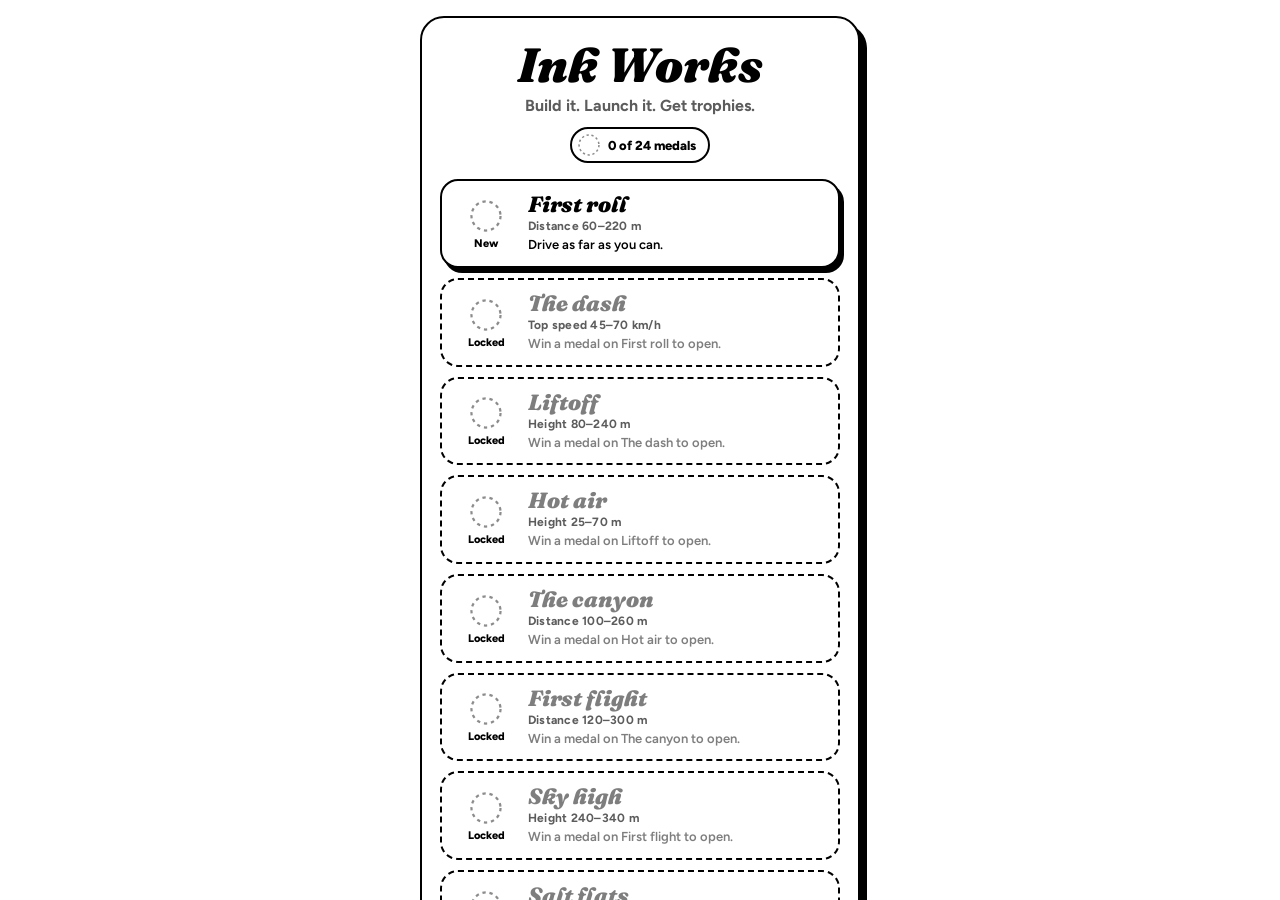
==== play/index.html @ 5080802e "Add files via upload" ====
<!doctype html>
<html lang="en">
<head>
<meta charset="utf-8">
<meta name="viewport" content="width=device-width, initial-scale=1, viewport-fit=cover, user-scalable=no">
<title>Ink Works</title>
<meta name="description" content="Build it. Launch it. Get trophies.">
<meta name="theme-color" content="#ffffff">
<link rel="manifest" href="/manifest.webmanifest">
<link rel="icon" type="image/svg+xml" href="/icons/icon.svg">
<meta name="apple-mobile-web-app-capable" content="yes">
<meta name="mobile-web-app-capable" content="yes">
<meta name="apple-mobile-web-app-title" content="Ink Works">
<meta name="apple-mobile-web-app-status-bar-style" content="default">
<link rel="preconnect" href="https://fonts.googleapis.com">
<link rel="preconnect" href="https://fonts.gstatic.com" crossorigin>
<link href="https://fonts.googleapis.com/css2?family=Fraunces:ital,opsz,wght@0,9..144,500;0,9..144,800;1,9..144,900&family=Figtree:wght@500;600;700;800&display=swap" rel="stylesheet">
<link rel="stylesheet" href="styles.css">
</head>
<body>
<canvas id="c" aria-label="Workbench"></canvas>
<header id="top" hidden>
  <div><div class="hn" id="hn">First roll</div><div class="sub" id="hsub"></div></div>
  <div class="pts"><div class="pv" id="costbox"><span id="cost">0</span></div><div class="pv" id="live" hidden><span id="livev">0</span><small id="liveu">m</small></div><div class="sub" id="budget"></div></div>
  <div id="marks"></div>
</header>
<button id="home" type="button" aria-label="All machines" hidden><svg viewBox="0 0 24 24" aria-hidden="true"><rect x="3" y="3" width="7.5" height="7.5" rx="1.5" fill="none" stroke="currentColor" stroke-width="2.6"/><rect x="13.5" y="3" width="7.5" height="7.5" rx="1.5" fill="none" stroke="currentColor" stroke-width="2.6"/><rect x="3" y="13.5" width="7.5" height="7.5" rx="1.5" fill="none" stroke="currentColor" stroke-width="2.6"/><rect x="13.5" y="13.5" width="7.5" height="7.5" rx="1.5" fill="currentColor" stroke="currentColor" stroke-width="2.6"/></svg></button>
<div id="dock" hidden>
  <div id="warn" role="status"></div>
  <div id="info"></div>
  <div id="tray" role="toolbar" aria-label="Parts"></div>
  <div class="acts"><button class="btn ghost" id="clear" type="button">Clear</button><button class="btn" id="launch" type="button">Launch</button></div>
</div>
<div id="hint" hidden><span id="hintT"></span></div>
<button id="skip" type="button" hidden>Skip to the result</button>
<div id="callout"></div>
<div id="card" hidden><div class="panel" id="panel"></div></div>
<script src="js/config.js"></script>
<script src="js/engine.js"></script>
<script src="js/render.js"></script>
<script src="js/state.js"></script>
<script src="js/audio.js"></script>
<script src="js/art.js"></script>
<script src="js/screens.js"></script>
<script src="js/build.js"></script>
<script src="js/run.js"></script>
<script src="js/draw.js"></script>
<script src="js/main.js"></script>
<script>if('serviceWorker' in navigator&&location.protocol==='https:') navigator.serviceWorker.register('/sw.js').catch(()=>{});</script>
</body>
</html>
---- play/styles.css ----
/* Ink Works styles. Paper and ink only, shared with Ink Nine and Ink Rally. */
:root{
  --paper:#ffffff; --ink:#000000; --soft:#5c5c5c;
  --display:"Fraunces", Georgia, "Times New Roman", serif;
  --ui:"Figtree", system-ui, -apple-system, "Segoe UI", sans-serif;
  color-scheme: light; box-sizing:border-box;
}
@media (prefers-color-scheme: dark){ :root:not([data-theme="light"]){ --paper:#ffffff; --ink:#000000; --soft:#5c5c5c; } }
:root[data-theme="dark"]{ --paper:#ffffff; --ink:#000000; --soft:#5c5c5c; }
html{scroll-padding-top:env(safe-area-inset-top,0px)}
*,*::before,*::after{box-sizing:inherit}
html,body{height:100%;margin:0;background:var(--paper);color:var(--ink);overflow:hidden;overscroll-behavior:none;
  -webkit-user-select:none;user-select:none;-webkit-touch-callout:none;-webkit-tap-highlight-color:transparent;font-family:var(--ui)}
canvas#c{position:fixed;inset:0;width:100%;height:100%;display:block;touch-action:none}
[hidden]{display:none !important}

/* ---------- HUD ---------- */
#top{position:fixed;top:0;left:0;right:0;z-index:5;pointer-events:none;
  padding:calc(env(safe-area-inset-top,0px) + 10px) 16px 10px;background:linear-gradient(to bottom,#fff 80%,rgba(255,255,255,0));
  display:grid;grid-template-columns:1fr auto;align-items:start;gap:4px 8px}
.hn{font-family:var(--display);font-weight:800;font-size:28px;line-height:1;letter-spacing:-.01em;white-space:nowrap}
.hn,.sub,.pv{text-shadow:0 0 3px #fff,0 0 3px #fff,0 0 6px #fff}
.sub{font-size:13px;font-weight:700;color:var(--soft);margin-top:4px;line-height:1.25}
.pts{text-align:right;min-width:78px;margin-right:48px}
.pv{font-family:var(--display);font-weight:800;font-size:30px;line-height:1;font-variant-numeric:tabular-nums}
.pv small{font-family:var(--ui);font-size:13px;font-weight:800;margin-left:3px}
#costbox.nope{animation:nope .3s}
#marks{grid-column:1/-1;display:flex;flex-wrap:wrap;gap:6px;margin-top:6px}
#marks span{display:inline-flex;align-items:center;gap:4px;border:2px solid var(--ink);border-radius:999px;padding:2px 9px 2px 3px;font-size:12.5px;font-weight:800;background:var(--paper);font-variant-numeric:tabular-nums}
#marks span.best{padding-left:9px;border-style:dashed}
#home{position:fixed;right:12px;top:calc(env(safe-area-inset-top,0px) + 10px);z-index:6;width:40px;height:40px;border-radius:50%;
  border:2.5px solid var(--ink);background:var(--paper);color:var(--ink);box-shadow:3px 4px 0 var(--ink);display:grid;place-items:center;cursor:pointer;padding:0;
  transition:transform .28s cubic-bezier(.34,1.56,.64,1)}
#home svg{width:20px;height:20px}
#home:active{transform:scale(1.12,.86)}
#home:focus-visible{outline:3px solid var(--ink);outline-offset:4px}

/* the workbench dock: parts tray and launch */
#dock{position:fixed;left:0;right:0;bottom:0;z-index:5;background:linear-gradient(to top,#fff 88%,rgba(255,255,255,0));
  padding:18px 0 calc(env(safe-area-inset-bottom,0px) + 12px)}
#warn{margin:0 16px 6px;font-size:12.5px;font-weight:800;text-align:center;min-height:0}
#warn:empty{display:none}
#warn:not(:empty){border:1.5px dashed var(--ink);border-radius:10px;padding:6px 8px}
#info{margin:0 16px 8px;font-size:13px;font-weight:600;line-height:1.35;min-height:2.7em}
#info b{font-family:var(--display);font-style:italic;font-weight:900;font-size:17px;margin-right:4px}
#tray{display:flex;gap:7px;overflow-x:auto;padding:4px 16px 10px;scrollbar-width:none;touch-action:pan-x;-webkit-overflow-scrolling:touch}
#tray::-webkit-scrollbar{display:none}
.cp{appearance:none;flex:none;width:72px;border:2px solid var(--ink);background:var(--paper);color:var(--ink);border-radius:14px;padding:6px 2px 5px;cursor:pointer;
  font:800 11px var(--ui);display:grid;justify-items:center;gap:1px;transition:transform .25s cubic-bezier(.34,1.56,.64,1)}
.cp canvas{display:block;width:34px;height:34px;background:var(--paper);border-radius:8px}
.cp small{font-size:11px;font-weight:800;opacity:.75;font-variant-numeric:tabular-nums}
.cp.on{background:var(--ink);color:var(--paper);transform:translateY(-4px);box-shadow:3px 4px 0 var(--ink)}
.cp.on small{opacity:.9}
.cp:active{transform:scale(1.06,.9)}
.cp:focus-visible{outline:3px solid var(--ink);outline-offset:2px}
.acts{display:grid;grid-template-columns:auto 1fr;gap:8px;margin:2px 16px 0}
.acts .btn.ghost{margin:0;width:auto;padding:13px 18px}
#launch{font-family:var(--display);font-style:italic;font-weight:900;font-size:22px;padding:9px 22px;box-shadow:4px 5px 0 var(--ink)}

#hint{position:fixed;left:0;right:0;z-index:4;text-align:center;pointer-events:none;top:calc(env(safe-area-inset-top,0px) + 118px);font-size:14px;font-weight:700;padding:0 18px}
#hint span{background:var(--paper);border:2px solid var(--ink);border-radius:999px;padding:8px 16px;display:inline-block;animation:bob 2.4s ease-in-out infinite;max-width:100%}
@keyframes bob{0%,100%{transform:translateY(0)}50%{transform:translateY(-4px)}}
#skip{position:fixed;left:50%;bottom:calc(env(safe-area-inset-bottom,0px) + 22px);z-index:6;transform:translateX(-50%);
  appearance:none;border:2.5px solid var(--ink);background:var(--paper);color:var(--ink);border-radius:999px;padding:10px 20px;font:800 15px var(--ui);cursor:pointer;
  box-shadow:3px 4px 0 var(--ink);animation:rescueIn .45s cubic-bezier(.3,.7,.3,1)}
#skip:active{transform:translateX(-50%) scale(1.06,.9)}
#skip:focus-visible{outline:3px solid var(--ink);outline-offset:3px}
@keyframes rescueIn{0%{transform:translateX(-50%) translateY(30px) scale(.7,1.3);opacity:0}60%{transform:translateX(-50%) translateY(-4px) scale(1.05,.95);opacity:1}100%{transform:translateX(-50%)}}

#callout{position:fixed;left:0;right:0;top:30%;z-index:6;text-align:center;pointer-events:none;opacity:0}
#callout b{display:block;font-family:var(--display);font-style:italic;font-weight:900;font-size:clamp(56px,18vw,96px);line-height:1;
  text-shadow:3px 4px 0 #fff, -2px -2px 0 #fff, 2px -2px 0 #fff, -2px 2px 0 #fff}
#callout span{display:inline-block;margin-top:8px;font-size:16px;font-weight:800;background:var(--paper);border:2px solid var(--ink);border-radius:999px;padding:5px 14px;font-variant-numeric:tabular-nums}
#callout.go{animation:call 1.1s linear forwards}
@keyframes call{0%{opacity:0;transform:scale(.2,.2)}12%{opacity:1;transform:scale(1.28,.78)}22%{transform:scale(.88,1.16)}32%{transform:scale(1.05,.96)}40%{transform:scale(1)}
  75%{opacity:1;transform:translateY(0) scale(1)}82%{transform:translateY(6px) scale(1.1,.9)}100%{opacity:0;transform:translateY(-90px) scale(.8,1.3)}}

/* ---------- cards ---------- */
#card{position:fixed;inset:0;z-index:8;display:grid;overflow-y:auto;-webkit-overflow-scrolling:touch;background:rgba(255,255,255,.78);padding:calc(env(safe-area-inset-top,0px) + 16px) 16px calc(env(safe-area-inset-bottom,0px) + 16px)}
#card .panel{margin:auto}
#card.home{background:var(--paper)}
.panel{background:var(--paper);border:2.5px solid var(--ink);border-radius:24px;box-shadow:7px 8px 0 var(--ink);
  padding:22px 18px 18px;width:min(440px,100%);text-align:center;animation:cardIn .6s cubic-bezier(.3,.7,.3,1)}
@keyframes cardIn{0%{transform:translateY(60vh) scale(.7,1.3)}55%{transform:translateY(-10px) scale(1.06,.94)}75%{transform:translateY(3px) scale(.98,1.02)}100%{transform:none}}
.panel h2{font-family:var(--display);font-weight:900;font-style:italic;font-size:34px;line-height:1.05;margin:0}
.panel p{margin:6px 0 16px;font-weight:700;color:var(--soft)}
.logo{font-size:48px !important;margin-bottom:4px !important}
.big{font-family:var(--display);font-weight:900;font-size:52px;line-height:1;margin:4px 0 2px;font-variant-numeric:tabular-nums}
.nxt{color:var(--ink) !important;font-size:14px}
.btn{appearance:none;border:2.5px solid var(--ink);background:var(--ink);color:var(--paper);border-radius:14px;padding:13px 22px;
  font-family:var(--ui);font-weight:800;font-size:16px;cursor:pointer;width:100%;transition:transform .2s cubic-bezier(.34,1.56,.64,1)}
.btn:active{transform:scale(1.04,.9)}
.btn.ghost{background:var(--paper);color:var(--ink);margin-top:8px}
.panel .btn+.btn{margin-top:8px}
.btn:focus-visible{outline:3px solid var(--ink);outline-offset:3px}
.shelf{display:inline-flex;align-items:center;gap:6px;font-size:13px;font-weight:800;border:2px solid var(--ink);border-radius:999px;padding:3px 12px 3px 4px;margin:-4px 0 2px}
.events{display:grid;gap:10px;margin:14px 0 4px}
.event{appearance:none;display:grid;grid-template-columns:auto 1fr;gap:12px;align-items:center;text-align:left;border:2.5px solid var(--ink);border-radius:18px;padding:12px 14px;
  background:var(--paper);color:var(--ink);cursor:pointer;font-family:var(--ui);box-shadow:4px 5px 0 var(--ink);animation:pickIn .55s cubic-bezier(.3,.7,.3,1) both;transition:transform .2s cubic-bezier(.34,1.56,.64,1)}
.event:active{transform:scale(1.03,.94)}
.event:focus-visible{outline:3px solid var(--ink);outline-offset:3px}
.event.lock{border-style:dashed;box-shadow:none;cursor:default}
.event.lock .ev b,.event.lock .ev span{opacity:.5}
@keyframes pickIn{0%{opacity:0;transform:translateY(24px) scale(.9,1.12)}60%{opacity:1;transform:translateY(-3px) scale(1.03,.97)}100%{opacity:1;transform:none}}
.tw-wrap{display:flex;flex-direction:column;align-items:center;gap:2px;min-width:60px}
.tw-wrap small{font-size:11px;font-weight:800;font-variant-numeric:tabular-nums}
.ev{display:grid;gap:3px}
.ev b{font-family:var(--display);font-style:italic;font-weight:900;font-size:22px;line-height:1.05}
.ev i{font-style:normal;font-size:12px;font-weight:700;color:var(--soft);letter-spacing:.02em}
.ev span{font-size:13px;font-weight:600;line-height:1.35}
.ver{font-size:11.5px !important;font-weight:700 !important;color:var(--soft) !important;margin:12px 0 0 !important}
.board{border:2px solid var(--ink);border-radius:14px;overflow:hidden;margin:12px 0 16px;text-align:left}
.board .row{display:grid;grid-template-columns:28px 1fr auto 80px;align-items:center;gap:6px;padding:6px 12px;border-top:1.5px solid var(--ink);animation:rowIn .45s cubic-bezier(.3,.7,.3,1) both}
.board .row:nth-child(2){animation-delay:.08s}.board .row:nth-child(3){animation-delay:.16s}
.board .row:first-child{border-top:0}
.board .row.me{background:var(--ink);color:var(--paper)}
.board .row.me svg circle[fill="#fff"]{fill:#fff}
.board .pos{display:grid;place-items:center}
.board .row.me .pos{background:var(--paper);border-radius:50%;width:26px;height:26px}
.board .nm{font-weight:800;font-size:14px}
.board b{font-family:var(--display);font-weight:900;font-size:18px;text-align:right;font-variant-numeric:tabular-nums}
@keyframes rowIn{0%{opacity:0;transform:translateX(-18px)}70%{opacity:1;transform:translateX(3px)}100%{opacity:1;transform:none}}
.award{display:grid;place-items:center;margin:8px 0 6px}
.award .troph{animation:trophyIn 1s cubic-bezier(.3,.7,.3,1) both .2s;transform-origin:50% 100%}
@keyframes trophyIn{0%{opacity:0;transform:translateY(-120px) scale(.7,1.3)}45%{opacity:1;transform:translateY(0) scale(1.25,.72)}62%{transform:translateY(-14px) scale(.9,1.12)}78%{transform:translateY(0) scale(1.06,.95)}100%{transform:none}}
@keyframes nope{0%,100%{transform:translateX(0)}25%{transform:translateX(-4px)}75%{transform:translateX(4px)}}
@media (prefers-reduced-motion: reduce){
  #hint span{animation:none}
  .panel,.event,.board .row,.award .troph,#skip{animation:none}
}
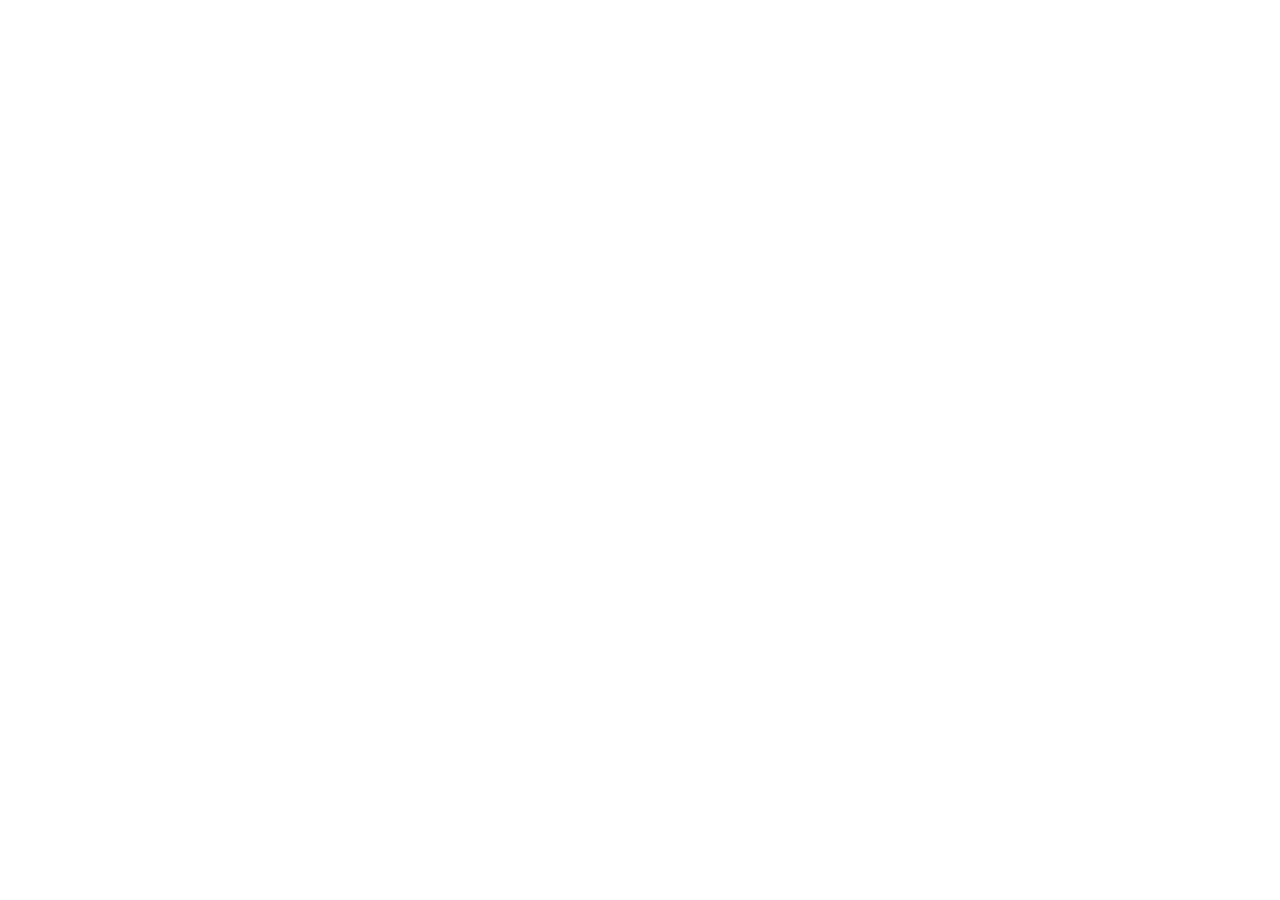
==== commit e249f92f: "Make the 3D game the game at /play/ The ink-drawn 3D workshop version of First roll replaces the 2D " ====
--- a/play/index.html
+++ b/play/index.html
@@ -15,7 +15,9 @@
 <link rel="preconnect" href="https://fonts.googleapis.com">
 <link rel="preconnect" href="https://fonts.gstatic.com" crossorigin>
 <link href="https://fonts.googleapis.com/css2?family=Fraunces:ital,opsz,wght@0,9..144,500;0,9..144,800;1,9..144,900&family=Figtree:wght@500;600;700;800&display=swap" rel="stylesheet">
-<link rel="stylesheet" href="styles.css">
+<!-- ?v= matches VERSION in js/config.js: bump it with every change so browsers fetch the new files -->
+<link rel="stylesheet" href="styles.css?v=0.12.0">
+<link rel="stylesheet" href="game.css?v=0.12.0">
 </head>
 <body>
 <canvas id="c" aria-label="Workbench"></canvas>
@@ -24,28 +26,38 @@
   <div class="pts"><div class="pv" id="costbox"><span id="cost">0</span></div><div class="pv" id="live" hidden><span id="livev">0</span><small id="liveu">m</small></div><div class="sub" id="budget"></div></div>
   <div id="marks"></div>
 </header>
-<button id="home" type="button" aria-label="All machines" hidden><svg viewBox="0 0 24 24" aria-hidden="true"><rect x="3" y="3" width="7.5" height="7.5" rx="1.5" fill="none" stroke="currentColor" stroke-width="2.6"/><rect x="13.5" y="3" width="7.5" height="7.5" rx="1.5" fill="none" stroke="currentColor" stroke-width="2.6"/><rect x="3" y="13.5" width="7.5" height="7.5" rx="1.5" fill="none" stroke="currentColor" stroke-width="2.6"/><rect x="13.5" y="13.5" width="7.5" height="7.5" rx="1.5" fill="currentColor" stroke="currentColor" stroke-width="2.6"/></svg></button>
+<div id="trail" aria-hidden="true"></div>
 <div id="dock" hidden>
   <div id="warn" role="status"></div>
-  <div id="info"></div>
-  <div id="tray" role="toolbar" aria-label="Parts"></div>
+  <div id="budgetbox" aria-live="polite">
+    <div class="bl"><b id="left">70</b><span>left to spend</span></div>
+    <div class="bar" id="bbar"></div>
+    <small id="bspent">0 of 70 spent</small>
+  </div>
+  <div class="txt"><div id="power" role="status"></div><div id="info"></div></div>
   <div class="acts"><button class="btn ghost" id="clear" type="button">Clear</button><button class="btn" id="launch" type="button">Launch</button></div>
 </div>
 <div id="hint" hidden><span id="hintT"></span></div>
 <button id="skip" type="button" hidden>Skip to the result</button>
 <div id="callout"></div>
 <div id="card" hidden><div class="panel" id="panel"></div></div>
-<script src="js/config.js"></script>
-<script src="js/engine.js"></script>
-<script src="js/render.js"></script>
-<script src="js/state.js"></script>
-<script src="js/audio.js"></script>
-<script src="js/art.js"></script>
-<script src="js/screens.js"></script>
-<script src="js/build.js"></script>
-<script src="js/run.js"></script>
-<script src="js/draw.js"></script>
-<script src="js/main.js"></script>
+<div id="report" hidden>
+  <button id="bRetry" class="pbtn main" type="button">Run it again</button>
+  <button id="bAgain" class="pbtn" type="button">Change the build</button>
+  <small id="reportKeys">Space to run again · Esc to change the build</small>
+</div>
+<div id="reportSay" class="sr" role="status" aria-live="polite"></div>
+<script src="https://cdnjs.cloudflare.com/ajax/libs/three.js/r128/three.min.js"></script>
+<script src="https://cdn.jsdelivr.net/npm/three@0.128.0/examples/js/loaders/GLTFLoader.js"></script>
+<script src="js/config.js?v=0.12.0"></script>
+<script src="js/engine.js?v=0.12.0"></script>
+<script src="js/audio.js?v=0.12.0"></script>
+<script src="js/ink.js?v=0.12.0"></script>
+<script src="js/world.js?v=0.12.0"></script>
+<script src="js/power.js?v=0.12.0"></script>
+<script src="js/game.js?v=0.12.0"></script>
+<script src="js/report.js?v=0.12.0"></script>
+<script src="js/main.js?v=0.12.0"></script>
 <script>if('serviceWorker' in navigator&&location.protocol==='https:') navigator.serviceWorker.register('/sw.js').catch(()=>{});</script>
 </body>
 </html>
--- a/play/styles.css
+++ b/play/styles.css
@@ -110,7 +110,7 @@
 .ev span{font-size:13px;font-weight:600;line-height:1.35}
 .ver{font-size:11.5px !important;font-weight:700 !important;color:var(--soft) !important;margin:12px 0 0 !important}
 .board{border:2px solid var(--ink);border-radius:14px;overflow:hidden;margin:12px 0 16px;text-align:left}
-.board .row{display:grid;grid-template-columns:28px 1fr auto 80px;align-items:center;gap:6px;padding:6px 12px;border-top:1.5px solid var(--ink);animation:rowIn .45s cubic-bezier(.3,.7,.3,1) both}
+.board .row{display:grid;grid-template-columns:28px 1fr auto minmax(80px,auto);align-items:center;gap:6px;padding:6px 12px;border-top:1.5px solid var(--ink);animation:rowIn .45s cubic-bezier(.3,.7,.3,1) both}
 .board .row:nth-child(2){animation-delay:.08s}.board .row:nth-child(3){animation-delay:.16s}
 .board .row:first-child{border-top:0}
 .board .row.me{background:var(--ink);color:var(--paper)}
@@ -118,7 +118,7 @@
 .board .pos{display:grid;place-items:center}
 .board .row.me .pos{background:var(--paper);border-radius:50%;width:26px;height:26px}
 .board .nm{font-weight:800;font-size:14px}
-.board b{font-family:var(--display);font-weight:900;font-size:18px;text-align:right;font-variant-numeric:tabular-nums}
+.board b{font-family:var(--display);font-weight:900;font-size:18px;text-align:right;white-space:nowrap;font-variant-numeric:tabular-nums}
 @keyframes rowIn{0%{opacity:0;transform:translateX(-18px)}70%{opacity:1;transform:translateX(3px)}100%{opacity:1;transform:none}}
 .award{display:grid;place-items:center;margin:8px 0 6px}
 .award .troph{animation:trophyIn 1s cubic-bezier(.3,.7,.3,1) both .2s;transform-origin:50% 100%}
--- a/play/game.css
+++ b/play/game.css
@@ -0,0 +1,79 @@
+/* Ink Works: the 3D game's styles, on top of styles.css. Laid out for desktop. */
+.pts{margin-right:0}
+#marks{display:none} /* the progress line shows the medals instead */
+  border:1.5px dashed var(--ink);border-radius:999px;padding:2px 8px;background:var(--paper);pointer-events:none}
+#tray{display:none}
+
+/* the bottom shelf: a solid strip of paper under the scene, so nothing in the world shows through the words */
+#costbox,#budget{display:none}
+#dock{left:0;right:0;width:auto;transform:none;background:var(--paper);border-top:2.5px solid var(--ink);
+  padding:12px 20px calc(env(safe-area-inset-bottom,0px) + 14px);
+  display:grid;grid-template-columns:minmax(230px,280px) 1fr auto;align-items:center;gap:6px 22px}
+#dock #warn{grid-column:1/-1;margin:0;justify-self:center}
+#dock .txt{min-width:0}
+#power{font-size:13.5px;font-weight:800;min-height:1.3em;margin-bottom:2px}
+#info{margin:0;min-height:1.4em}
+#dock .acts{margin:0;grid-template-columns:auto 200px}
+
+/* the budget meter */
+#budgetbox{display:grid;gap:5px}
+#budgetbox .bl{display:flex;align-items:baseline;gap:8px}
+#budgetbox .bl b{font-family:var(--display);font-weight:900;font-size:34px;line-height:.9;font-variant-numeric:tabular-nums}
+#budgetbox .bl span{font-weight:800;font-size:14px}
+#budgetbox .bar{display:flex;height:16px;border:2.5px solid var(--ink);border-radius:6px;overflow:hidden;background:
+  repeating-linear-gradient(90deg,transparent 0 6px,rgba(0,0,0,.18) 6px 7px)}
+#budgetbox .bar i{display:block;height:100%;flex:none}
+#budgetbox .bar i.seg{background:var(--ink);box-shadow:inset -2px 0 0 var(--paper);transition:width .2s}
+#budgetbox .bar i.seg.new{animation:seg .35s cubic-bezier(.34,1.56,.64,1)}
+#budgetbox .bar i.peek{width:0;background:repeating-linear-gradient(45deg,var(--ink) 0 2px,transparent 2px 5px);opacity:0;transition:width .15s ease-out,opacity .12s}
+#budgetbox .bar i.peek.on{opacity:1}
+#budgetbox.over .bar{outline:2px dashed var(--ink);outline-offset:2px}
+#budgetbox small{font-size:12.5px;font-weight:700;color:var(--soft);height:1.25em;line-height:1.25em;white-space:nowrap;overflow:hidden;text-overflow:ellipsis} /* one fixed line, so the shelf never changes height */
+#budgetbox.empty .bl span::after{content:" — all spent"}
+#budgetbox.nope{animation:nope .3s}
+@keyframes seg{0%{transform:scaleX(.1);transform-origin:left}100%{transform:none;transform-origin:left}}
+
+#hint{top:calc(env(safe-area-inset-top,0px) + 78px)}
+
+/* labels under the parts on the table: name, cost and the key that picks it */
+.tlabel{position:fixed;left:0;top:0;z-index:4;appearance:none;display:flex;align-items:center;gap:6px;white-space:nowrap;
+  border:2px solid var(--ink);border-radius:999px;background:var(--paper);color:var(--ink);padding:3px 10px 3px 4px;font:800 13px var(--ui);cursor:pointer;
+  transition:background .15s, color .15s}
+.tlabel kbd{font:800 11px var(--ui);border:1.5px solid currentColor;border-radius:6px;padding:0 5px;line-height:16px}
+.tlabel small{font-size:12px;font-weight:800;opacity:.7;font-variant-numeric:tabular-nums}
+.tlabel.on{background:var(--ink);color:var(--paper)}
+.tlabel.short{border-style:dashed}
+.tlabel.short small{text-decoration:line-through}
+.tlabel:focus-visible{outline:3px solid var(--ink);outline-offset:3px}
+
+/* the progress line: where you are on the way to each medal */
+#trail{position:fixed;z-index:5;top:calc(env(safe-area-inset-top,0px) + 24px);left:50%;transform:translateX(-50%);width:min(560px,44vw);height:44px;pointer-events:none}
+#trail .tl{position:absolute;left:0;right:0;top:14px;border-top:2.5px dashed var(--ink)}
+#trail .tf{position:absolute;left:0;top:12.5px;height:5.5px;background:var(--ink);border-radius:3px;width:0}
+#trail .tm{position:absolute;top:4px;transform:translateX(-50%);display:grid;justify-items:center;gap:1px}
+#trail .tm svg{background:var(--paper);border-radius:50%}
+#trail .tm small,#trail .tb small{font:800 11px var(--ui);font-variant-numeric:tabular-nums}
+#trail .tb{position:absolute;top:-6px;transform:translateX(-50%);border-left:2px solid var(--ink);height:26px;padding-left:3px}
+#trail .tb small{position:absolute;top:-8px;left:4px;color:var(--soft)}
+#trail .tp{position:absolute;top:6px;transform:translateX(-50%);width:20px;height:20px;border:2.5px solid var(--ink);border-radius:6px;background:var(--paper)}
+#trail .tp i{position:absolute;left:4px;top:5px;width:3px;height:3px;border-radius:50%;background:var(--ink);box-shadow:6px 0 0 var(--ink)}
+
+/* words that pop out of the machine: "Powered!", "Flat!" */
+.word{position:fixed;left:0;top:0;z-index:7;pointer-events:none;font-family:var(--display);font-style:italic;font-weight:900;font-size:26px;line-height:1;white-space:nowrap;
+  text-shadow:2px 3px 0 #fff,-2px -2px 0 #fff,2px -2px 0 #fff,-2px 2px 0 #fff;animation:wordIn 1.3s cubic-bezier(.3,.7,.3,1) forwards}
+.word.small{font-size:17px}
+@keyframes wordIn{0%{opacity:0;scale:.3 .3}15%{opacity:1;scale:1.25 .8}28%{scale:.9 1.12}40%{scale:1}80%{opacity:1}100%{opacity:0;scale:.85 1.15}}
+@media (prefers-reduced-motion: reduce){ .word{animation:none} }
+
+/* the report's buttons: real buttons laid exactly over the bottom of the clipboard page, so they stay crisp */
+#report{position:fixed;inset:0;z-index:6;pointer-events:none}
+.pbtn{position:fixed;pointer-events:auto;appearance:none;box-sizing:border-box;margin:0;padding:0;cursor:pointer;display:grid;place-items:center;
+  border:2.5px solid var(--ink);border-radius:2px;background:var(--paper);color:var(--ink);font:800 16px var(--ui);line-height:1;white-space:nowrap;
+  box-shadow:4px 4px 0 var(--ink);transition:transform .12s, box-shadow .12s}
+.pbtn.main{background:var(--ink);color:var(--paper);font-family:var(--display);font-style:italic;font-weight:900}
+.pbtn:hover{transform:translate(-2px,-2px);box-shadow:6px 6px 0 var(--ink)}
+.pbtn:active{transform:translate(3px,3px);box-shadow:0 0 0 var(--ink)}
+.pbtn:focus-visible{outline:3px solid var(--ink);outline-offset:4px}
+#reportKeys{position:fixed;text-align:center;color:var(--soft);font-weight:700;white-space:nowrap}
+@media (prefers-reduced-motion: reduce){ .pbtn{transition:none} }
+.sr{position:absolute;width:1px;height:1px;overflow:hidden;clip:rect(0 0 0 0);white-space:nowrap}
